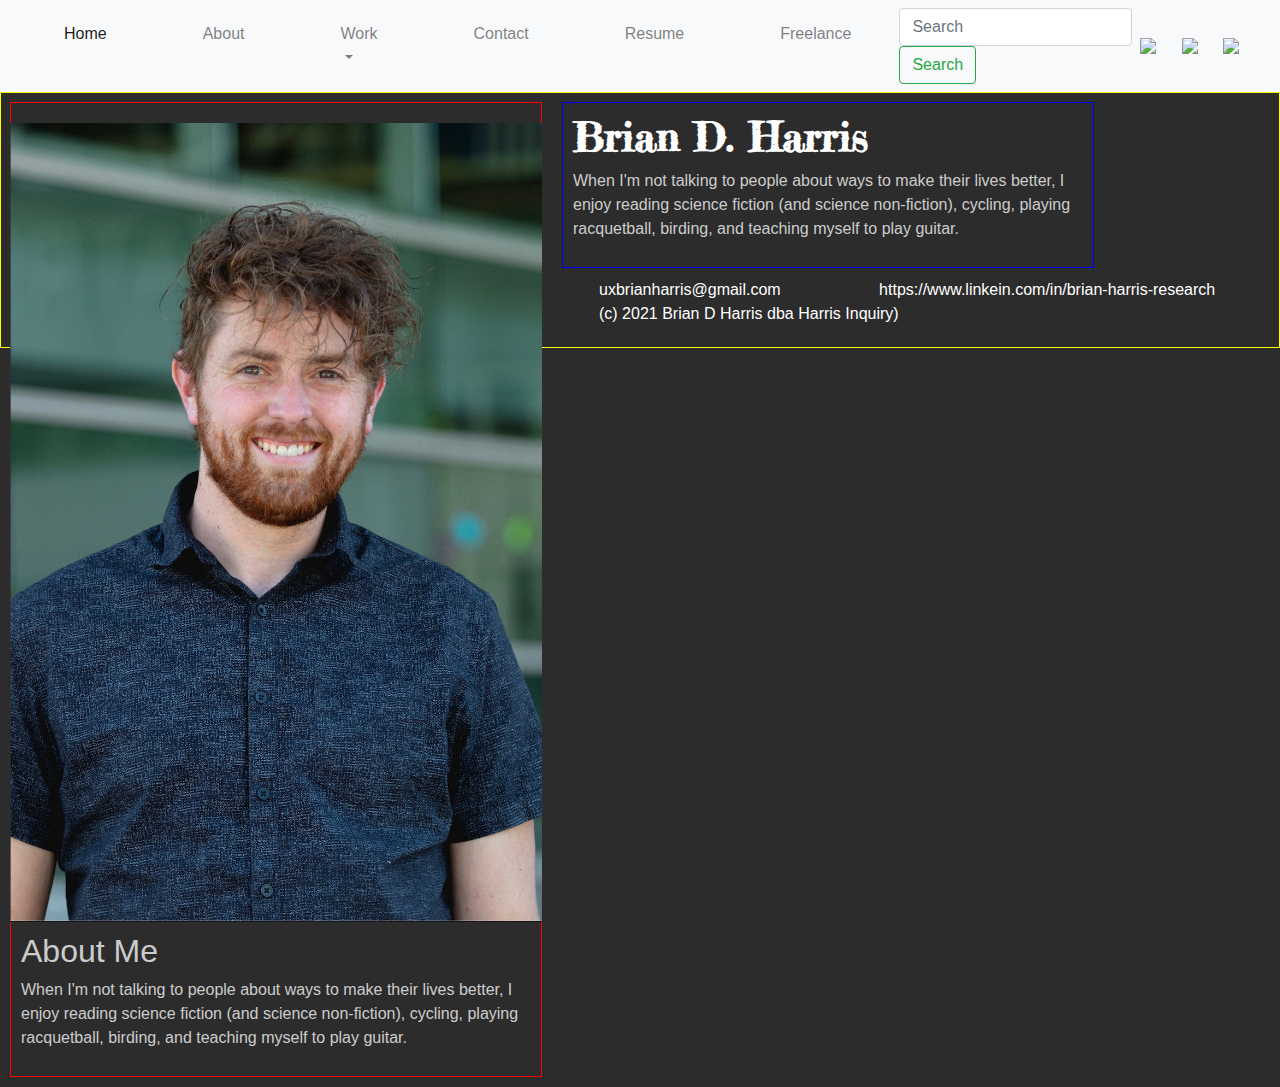
==== index.html @ 2341de53 "updates to portfolio pages" ====
<!DOCTYPE html>
<html>
  <head>
    <title>Brian D. Harris - UX Research & Strategy</title>
    <link rel="stylesheet" href="https://maxcdn.bootstrapcdn.com/bootstrap/4.0.0/css/bootstrap.min.css" integrity="sha384-Gn5384xqQ1aoWXA+058RXPxPg6fy4IWvTNh0E263XmFcJlSAwiGgFAW/dAiS6JXm" crossorigin="anonymous">
    <link href="styles.css" type="text/css" rel="stylesheet">
    <link rel="preconnect" href="https://fonts.gstatic.com"> 
    <link href="https://fonts.googleapis.com/css2?family=Fredericka+the+Great&display=swap" rel="stylesheet">
    <script src="https://code.jquery.com/jquery-3.2.1.slim.min.js" integrity="sha384-KJ3o2DKtIkvYIK3UENzmM7KCkRr/rE9/Qpg6aAZGJwFDMVNA/GpGFF93hXpG5KkN" crossorigin="anonymous"></script>
    <script src="https://cdnjs.cloudflare.com/ajax/libs/popper.js/1.12.9/umd/popper.min.js" integrity="sha384-ApNbgh9B+Y1QKtv3Rn7W3mgPxhU9K/ScQsAP7hUibX39j7fakFPskvXusvfa0b4Q" crossorigin="anonymous"></script>
    <script src="https://maxcdn.bootstrapcdn.com/bootstrap/4.0.0/js/bootstrap.min.js" integrity="sha384-JZR6Spejh4U02d8jOt6vLEHfe/JQGiRRSQQxSfFWpi1MquVdAyjUar5+76PVCmYl" crossorigin="anonymous"></script>
  </head>

  <body>
    <nav class="navbar navbar-expand-lg navbar-light bg-light">
        <button class="navbar-toggler" type="button" data-toggle="collapse" data-target="#navbarSupportedContent" aria-controls="navbarSupportedContent" aria-expanded="false" aria-label="Toggle navigation">
        <span class="navbar-toggler-icon"></span>
      </button>
    
      <div class="collapse navbar-collapse" id="navbarSupportedContent">
        <ul class="navbar-nav mr-auto">
          <li class="nav-item active">
            <a class="nav-link" href="index.html">Home <span class="sr-only">(current)</span></a>
          </li>
          <li class="nav-item">
            <a class="nav-link" href="about.html">About</a>
          </li>
          <li class="nav-item dropdown">
            <a class="nav-link dropdown-toggle" href="#" id="navbarDropdown" role="button" data-toggle="dropdown" aria-haspopup="true" aria-expanded="false">
              Work
            </a>
            <div class="dropdown-menu" aria-labelledby="navbarDropdown">
              <a class="dropdown-item" href="professional.html">Professional</a>
              <a class="dropdown-item" href="projects.html">Class Projects</a>
            </div>
          </li>
          <li class="nav-item">
            <a class="nav-link" href="contact.html">Contact</a>
          </li>
          <li class="nav-item">
            <a class="nav-link" href="resume.html">Resume</a>
          </li>
          <li class="nav-item">
            <a class="nav-link" href="freelance.html">Freelance</a>
          </li>
        </ul>
        <form class="form-inline my-2 my-lg-0">
          <input class="form-control mr-sm-2" type="search" placeholder="Search" aria-label="Search">
          <button class="btn btn-outline-success my-2 my-sm-0" type="submit">Search</button>
        </form>
      </div>
      <img class="navImg" src="#" href="#" width="50px">
      <img class="navImg" src="#" href="#" width="50px">
      <img class="navImg" src="#" href="#" width="50px">
      </nav>
  <section>
    <div class="leftSide flexContainer">
      <div class="heroPhoto">
        <img src="images/Photo (Boncom).jpg" width="532px" alt="Photo of Brian Harris">
      </div>
      <div class="aboutMe">
        <h2>About Me</h2>
        <p>
          When I'm not talking to people about ways to make their lives better, I enjoy reading science fiction (and science non-fiction), cycling, playing racquetball, birding, and teaching myself to play guitar. 
        </p>
      </div>
    </div>

    <div class="rightSide flexContainer">
        <div class="homeBody">
        <h1>Brian D. Harris</h1>
        <p>
          When I'm not talking to people about ways to make their lives better, I enjoy reading science fiction (and science non-fiction), cycling, playing racquetball, birding, and teaching myself to play guitar. 
        </p>
      </div>
    </div>
  </section>
  
    <section class="pageFooter">
    <footer>
        <ul>
          <li>
            <a href="#">uxbrianharris@gmail.com</a>
          </li>
          <li>
            <a href="#">https://www.linkein.com/in/brian-harris-research</a>
          </li>
          <li>
            <a href="#">(c) 2021 Brian D Harris dba Harris Inquiry)</a>
          </li>
        </ul>
    </footer>
  </section>
  </body>
</html>
---- styles.css ----
body {
  margin: 10;
  background-color:#2c2c2c;
}
body p {
  color:#cccccc;
  font-family:'Montserrat', Helvetica, Arial, sans-serif
}
h1 {
  font-family:'Fredericka the Great', cursive;
  color:white;
  font-weight:bold;
}
h2 {
  color:#cccccc
}
body a {
  color:white;
  text-decoration:none;
  margin-left:40px;
  margin-right:40px;
}
.flexContainer {
  display: flex;
  margin: 10px;
  padding: 10px;
}
.navBar {
  font-family:'Montserrat', Helvetica, sans-serif;
  font-size:24px;
  margin:5px;
}
.navLeft {
  display:flex;
}
.flexItem {
  display: flex;
  padding: 10px;
  margin: 0px 10px 0px 10px;
  justify-content:center;
}
#column {
  background-color: #b4e1ff;
  flex-direction: column;
}
#row {
  color:white;
  flex-direction: row;
}
header ul {
  float: right;
  color: white;
}
header nav {
  display:inline;
}
header li {
  display: inline-block;
  padding: 0px 5px;
}
.navImg {
  margin-right:10px;
}
nav button {
  margin-right:10px;
}
header p {
  display: inline-block;
}
.leftSide {
  width:532px;
  flex-direction:column;
  align-items:center;
  border:1px solid red;
  margin:50px, 100px, 10px, 40px;
  float:left;
}
.rightSide {
  width:532px;
  flex-direction:column;
  align-items:baseline;
  border:1px solid blue;
  margin: 50px, 0, 10px, 40px;
  float:left;
}
.heroPhoto {
  border-radius:5deg;
  padding:10px;
}
.content {
  max-width: 300px;
  margin: 0 auto;
  padding: 50px;
  background-color: #FFFFFF;
  text-align: center;
}
button {
  padding: 15px;
  background-color: #373738;
  color: white;
  font-size: 15px;
  border-radius: 4px;
}
footer {
  background-color: #2c2c2c;
  padding: 5px;
  color: white;
  float:none;
  border:1px solid yellow;
}
footer ul {
  list-style: none;
  padding-left: 5px;
}
footer li {
  display: inline-block;
  padding: 0px 7px;
}
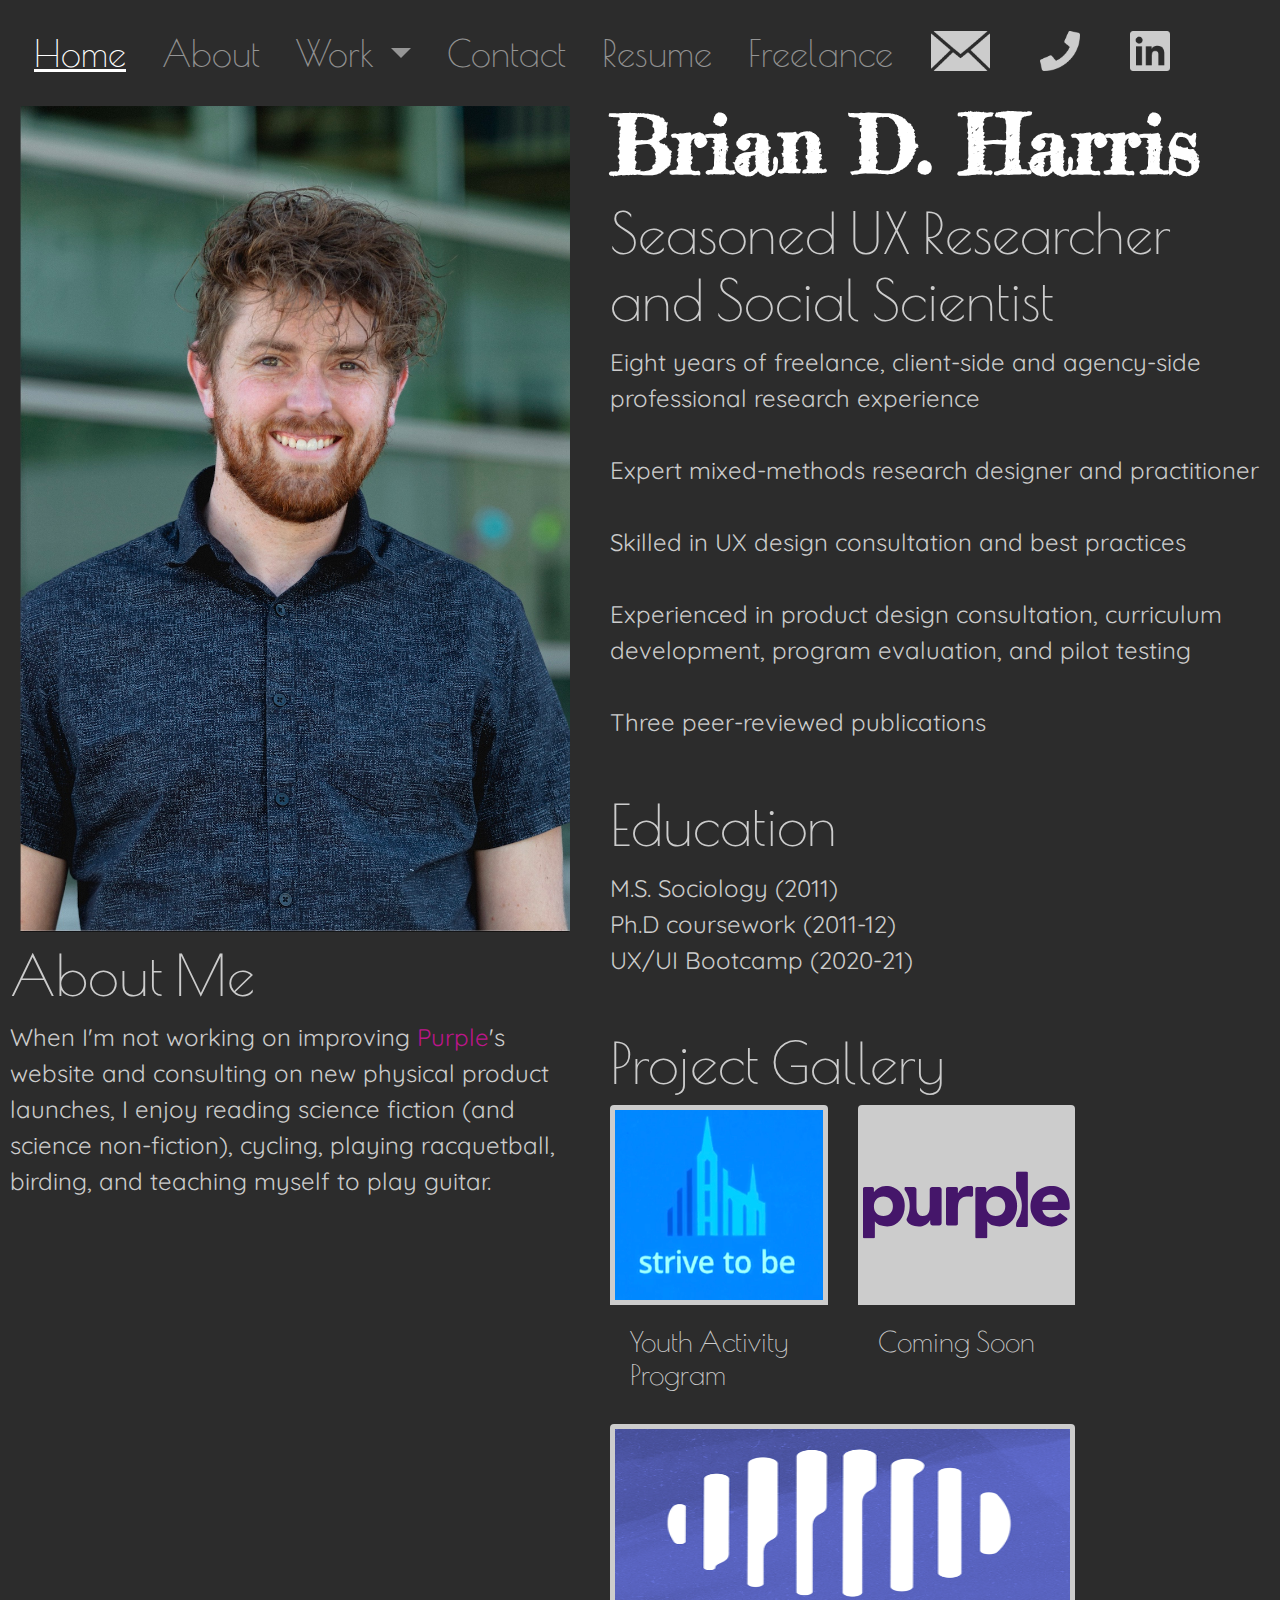
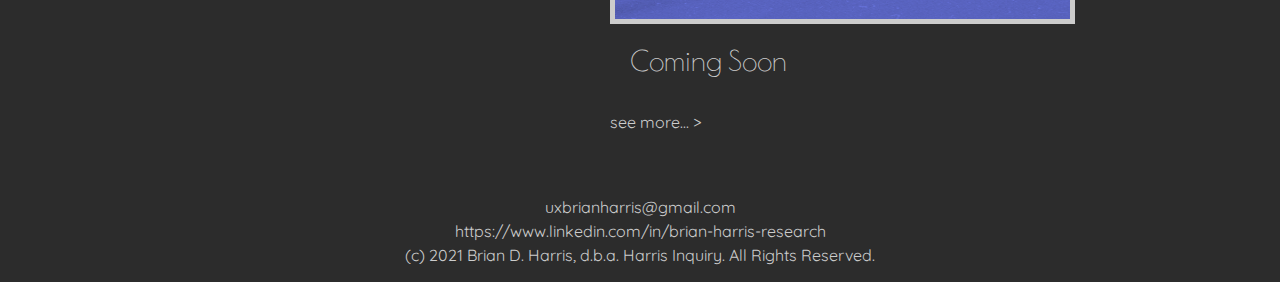
==== commit a6ab6328: "Big_changes" ====
--- a/index.html
+++ b/index.html
@@ -5,18 +5,18 @@
     <link rel="stylesheet" href="https://maxcdn.bootstrapcdn.com/bootstrap/4.0.0/css/bootstrap.min.css" integrity="sha384-Gn5384xqQ1aoWXA+058RXPxPg6fy4IWvTNh0E263XmFcJlSAwiGgFAW/dAiS6JXm" crossorigin="anonymous">
     <link href="styles.css" type="text/css" rel="stylesheet">
     <link rel="preconnect" href="https://fonts.gstatic.com"> 
-    <link href="https://fonts.googleapis.com/css2?family=Fredericka+the+Great&display=swap" rel="stylesheet">
+    <link href="https://fonts.googleapis.com/css2?family=Fredericka+the+Great&family=Montserrat+Alternates:ital,wght@0,100;0,200;0,300;0,400;0,500;0,600;0,700;0,800;0,900;1,100;1,200;1,300;1,400;1,500;1,600;1,700;1,800;1,900&family=Montserrat:ital,wght@0,100;0,200;0,300;0,400;0,500;0,600;0,700;0,800;0,900;1,100;1,200;1,300;1,400;1,500;1,600;1,700;1,800;1,900&family=Poiret+One&family=Quicksand:wght@300;400;500;600;700&family=Raleway:wght@400;900&display=swap" rel="stylesheet">
     <script src="https://code.jquery.com/jquery-3.2.1.slim.min.js" integrity="sha384-KJ3o2DKtIkvYIK3UENzmM7KCkRr/rE9/Qpg6aAZGJwFDMVNA/GpGFF93hXpG5KkN" crossorigin="anonymous"></script>
     <script src="https://cdnjs.cloudflare.com/ajax/libs/popper.js/1.12.9/umd/popper.min.js" integrity="sha384-ApNbgh9B+Y1QKtv3Rn7W3mgPxhU9K/ScQsAP7hUibX39j7fakFPskvXusvfa0b4Q" crossorigin="anonymous"></script>
     <script src="https://maxcdn.bootstrapcdn.com/bootstrap/4.0.0/js/bootstrap.min.js" integrity="sha384-JZR6Spejh4U02d8jOt6vLEHfe/JQGiRRSQQxSfFWpi1MquVdAyjUar5+76PVCmYl" crossorigin="anonymous"></script>
+    <link rel="stylesheet" type="text/css" href="https://wwwimage-secure.cbsstatic.com/all-access/assets/build/css/fonts/fonts-37469058451e1a8475a6.min.css">
   </head>
 
   <body>
-    <nav class="navbar navbar-expand-lg navbar-light bg-light">
+    <nav class="navbar navbar-expand-lg navbar-dark">
         <button class="navbar-toggler" type="button" data-toggle="collapse" data-target="#navbarSupportedContent" aria-controls="navbarSupportedContent" aria-expanded="false" aria-label="Toggle navigation">
         <span class="navbar-toggler-icon"></span>
-      </button>
-    
+      </button>    
       <div class="collapse navbar-collapse" id="navbarSupportedContent">
         <ul class="navbar-nav mr-auto">
           <li class="nav-item active">
@@ -43,53 +43,97 @@
           <li class="nav-item">
             <a class="nav-link" href="freelance.html">Freelance</a>
           </li>
-        </ul>
-        <form class="form-inline my-2 my-lg-0">
-          <input class="form-control mr-sm-2" type="search" placeholder="Search" aria-label="Search">
-          <button class="btn btn-outline-success my-2 my-sm-0" type="submit">Search</button>
-        </form>
-      </div>
-      <img class="navImg" src="#" href="#" width="50px">
-      <img class="navImg" src="#" href="#" width="50px">
-      <img class="navImg" src="#" href="#" width="50px">
-      </nav>
-  <section>
-    <div class="leftSide flexContainer">
-      <div class="heroPhoto">
-        <img src="images/Photo (Boncom).jpg" width="532px" alt="Photo of Brian Harris">
-      </div>
-      <div class="aboutMe">
-        <h2>About Me</h2>
-        <p>
-          When I'm not talking to people about ways to make their lives better, I enjoy reading science fiction (and science non-fiction), cycling, playing racquetball, birding, and teaching myself to play guitar. 
-        </p>
-      </div>
-    </div>
-
-    <div class="rightSide flexContainer">
-        <div class="homeBody">
-        <h1>Brian D. Harris</h1>
-        <p>
-          When I'm not talking to people about ways to make their lives better, I enjoy reading science fiction (and science non-fiction), cycling, playing racquetball, birding, and teaching myself to play guitar. 
-        </p>
-      </div>
-    </div>
-  </section>
-  
-    <section class="pageFooter">
-    <footer>
-        <ul>
-          <li>
-            <a href="#">uxbrianharris@gmail.com</a>
+          <li class="nav-item">
+            <a href="mailto:uxbrianharris@gmail.com">
+              <img class="navImg" src="images/Icon zocial-email-2@2x.png" height="60px">
+            </a>
           </li>
-          <li>
-            <a href="#">https://www.linkein.com/in/brian-harris-research</a>
+          <li class="nav-item">
+            <a href="tel:+18014148652">
+              <img class="navImg" src="images/Icon awesome-phone-2@2x.png" height="60px">
+            </a>
           </li>
-          <li>
-            <a href="#">(c) 2021 Brian D Harris dba Harris Inquiry)</a>
+          <li class="nav-item">
+            <a href="https://linkedin.com/in/brian-harris-research" target="_blank">
+              <img class="navImg" src="images/Icon awesome-linkedin-2@2x.png" height="60px">
+            </a>
           </li>
         </ul>
-    </footer>
-  </section>
+      </div>
+    </nav>
+
+      <section id="mainBody">
+        <div class="container.fluid">
+          <div class="row">
+            <div class="col-sm leftSide">
+              <div>
+                <img class="heroPhoto" src="images/Photo (Boncom).jpg" alt="Photo of Brian Harris" width="100%">
+              </div>
+              <div class="aboutMe">
+                <h2>About Me</h2>
+                <p>
+                  When I'm not working on improving <a href="https://purple.com" style="color:#bc158a">Purple</a>'s website and consulting on new physical product launches, I enjoy reading science fiction (and science non-fiction), cycling, playing racquetball, birding, and teaching myself to play guitar. 
+                </p>
+              </div>
+            </div>
+            <div class="col-md rightSide">
+              <h1 class="text-responsive">Brian D. Harris</h1>
+              <h2 style="max-width:680px;">Seasoned UX Researcher and Social Scientist</h2>
+              <p style="max-width:680px;">
+               Eight years of freelance, client-side and agency-side professional research experience<br><br>
+               Expert mixed-methods research designer and practitioner<br><br>
+               Skilled in UX design consultation and best practices<br><br>
+               Experienced in product design consultation, curriculum development, program evaluation, and pilot testing<br><br>
+               Three peer-reviewed publications<br><br></p>
+              <h2 style="max-width:680px;">Education</h2>
+               <p>
+               M.S. Sociology (2011)<br>
+               Ph.D coursework (2011-12)<br>
+               UX/UI Bootcamp (2020-21)<br><br>
+              </p>
+                <h2>Project Gallery</h2>
+                <div class="card-deck">
+                  <div class="card" width="200px">
+                    <img class="card-img-top" src="images/Strive Logo.png" alt="Strive logo" style="padding:5px">
+                    <div class="card-body">
+                      <h3 class="card-title">Youth Activity Program</h3>
+                    </div>
+                  </div>
+                  <div class="card">
+                    <img class="card-img-top" src="images/purple_logo.svg" alt="Purple logo" style="padding:5px">
+                    <div class="card-body">
+                      <h3 class="card-title">Coming Soon</h3>
+                    </div>
+                  </div>
+                  <div class="card card3">
+                    <img class="card-img-top" src="images/SkylightLogo.png" alt="Skylight App logo" style="padding:5px">
+                    <div class="card-body">
+                      <h3 class="card-title">Coming Soon</h3>
+                    </div>
+                  </div>
+                </div>
+                <a style="text-align:right; color:#cccccc;" href="#">see more... ></p>
+              </div>
+                
+          <div class="container-fluid footer">
+          <div class="row">
+            <div class="col-sm">
+                <a>uxbrianharris@gmail.com</a>
+            </div>
+          </div>
+          <div class="row">
+            <div class="col-sm">
+                <a>https://www.linkedin.com/in/brian-harris-research</a>
+            </div>
+          </div>
+          <div class="row">
+            <div class="col-sm">
+                <a>(c) 2021 Brian D. Harris, d.b.a. Harris Inquiry. All Rights Reserved.</a>
+            </div>
+          </div>
+        </div>
+      </section>
+  
   </body>
+  
 </html>--- a/styles.css
+++ b/styles.css
@@ -1,118 +1,164 @@
 body {
-  margin: 10;
   background-color:#2c2c2c;
+  width:100vw;
+  color:#cccccc;
+  padding:10px;
+  font-family:'Quicksand',Helvetica,sans-serif;
+  font-size:1rem;
 }
-body p {
-  color:#cccccc;
-  font-family:'Montserrat', Helvetica, Arial, sans-serif
+p {
+  font-family: 'Quicksand', sans-serif;
+  font-size:24px;
+  margin-top:10px;
+  font-weight:400;
 }
 h1 {
-  font-family:'Fredericka the Great', cursive;
+  font-family:'Fredericka the Great', Georgia, serif;
   color:white;
   font-weight:bold;
 }
 h2 {
-  color:#cccccc
+  font-family:'Poiret One', Helvetica, sans-serif;
+  font-weight:300;
 }
-body a {
-  color:white;
+a {
+  color:#cccccc;
   text-decoration:none;
-  margin-left:40px;
-  margin-right:40px;
 }
-.flexContainer {
-  display: flex;
-  margin: 10px;
-  padding: 10px;
+.nav-item {
+  padding-right:20px;
+  font-size:36px;
 }
+
+.nav-item:hover {
+  color:#ffffff;
+}
+.navbar-dark .navbar-nav .active>.nav-link, .navbar-dark .navbar-nav .nav-link.active, .navbar-dark .navbar-nav .nav-link.show, .navbar-dark .navbar-nav .show>.nav-link {
+  text-decoration:underline;
+}
+  
 .navBar {
-  font-family:'Montserrat', Helvetica, sans-serif;
-  font-size:24px;
+  font-family:'Poiret One', Helvetica, sans-serif;
   margin:5px;
+  width:100vw;
+  position:fixed;
 }
-.navLeft {
-  display:flex;
-}
-.flexItem {
-  display: flex;
-  padding: 10px;
-  margin: 0px 10px 0px 10px;
-  justify-content:center;
-}
-#column {
-  background-color: #b4e1ff;
-  flex-direction: column;
-}
-#row {
-  color:white;
-  flex-direction: row;
-}
-header ul {
-  float: right;
-  color: white;
-}
-header nav {
-  display:inline;
-}
-header li {
-  display: inline-block;
-  padding: 0px 5px;
+.navbar-nav {
+  color:#cccccc;
+  font-family:'Poiret One', Helvetica, sans-serif;
 }
 .navImg {
   margin-right:10px;
+  padding:10px;
 }
 nav button {
   margin-right:10px;
 }
-header p {
-  display: inline-block;
+.dropdown-item {
+  font-size:36px;
+  color:#2c2c2c;
+  font-family:'Poiret One', Helvetica, sans-serif;
 }
 .leftSide {
-  width:532px;
   flex-direction:column;
   align-items:center;
-  border:1px solid red;
-  margin:50px, 100px, 10px, 40px;
   float:left;
+  max-width: 600px;
 }
 .rightSide {
-  width:532px;
   flex-direction:column;
   align-items:baseline;
-  border:1px solid blue;
-  margin: 50px, 0, 10px, 40px;
   float:left;
 }
 .heroPhoto {
-  border-radius:5deg;
+  border-radius:12px;
   padding:10px;
 }
-.content {
-  max-width: 300px;
-  margin: 0 auto;
-  padding: 50px;
-  background-color: #FFFFFF;
-  text-align: center;
+.card-deck {
+  width:75%;
 }
-button {
-  padding: 15px;
-  background-color: #373738;
-  color: white;
-  font-size: 15px;
-  border-radius: 4px;
+.card {
+  background-color:#cccccc;
+  color:#2c2c2c;
+  border:none;
+  min-width:200px;
+  flex-direction:column;
+  word-wrap:normal;
 }
-footer {
+.card-img-top {
+  height:200px;
+  width:auto;
+}
+.card-body {
+  background-color:#2c2c2c;
+  color:#cccccc;
+}
+.card-title {
+  font-family:'Poiret One', Helvetica, sans-serif;
+}
+.footer {
+  display:block;
   background-color: #2c2c2c;
   padding: 5px;
-  color: white;
+  color: #cccccc;
   float:none;
-  border:1px solid yellow;
+  text-align:center;
+  margin-top:40px;
 }
-footer ul {
-  list-style: none;
-  padding-left: 5px;
+#aboutMainBody {
+  max-width:1200px;
+  margin:20px;
 }
-footer li {
-  display: inline-block;
-  padding: 0px 7px;
+.aboutList {
+  line-height:30px;
+  font-family:'Quicksand', Helvetica, sans-serif;
 }
+blockquote {
+  margin-left:40px;
+}
+/* 
+Extra small devices (portrait phones, less than 544px) 
+No media query since this is the default in Bootstrap because it is "mobile first"
+*/
+h1 {font-size:1rem;} /*1rem = 16px*/
+/*
+####################################################
+M E D I A  Q U E R I E S
+####################################################
+*/
+ 
+/*
+::::::::::::::::::::::::::::::::::::::::::::::::::::
+Bootstrap 4 breakpoints
+*/
+/* Small devices (landscape phones, 544px and up) */
+@media (min-width: 544px) {  
+  h1 {font-size:3rem;} /*1rem = 16px*/
+  h2 {font-size:2rem;}
+  p {font-size:1rem}
+  blockquote {font-size:1rem}
+}
+ 
+/* Medium devices (tablets, 768px and up) The navbar toggle appears at this breakpoint */
+@media (min-width: 768px) {  
+  h1 {font-size:3rem;} /*1rem = 16px*/
+  h2 {font-size:2rem;}
+  p {font-size:1.5rem}
+  blockquote {font-size:1.5rem}
+}
+ 
+/* Large devices (desktops, 992px and up) */
+@media (min-width:992px) { 
+  h1 {font-size:3rem;} /*1rem = 16px*/
+  h2 {font-size:2.5rem;}
+  p {font-size:1.5rem}
+  blockquote {font-size:1.5rem}
+}
+ 
+/* Extra large devices (large desktops, 1200px and up) */
+@media (min-width: 1230px) {  
+  h1 {font-size:5rem;} /*1rem = 16px*/   
+  h2 {font-size:3.5rem;}
+  p {font-size:1.5rem}
+  blockquote {font-size:1.5rem} 
+}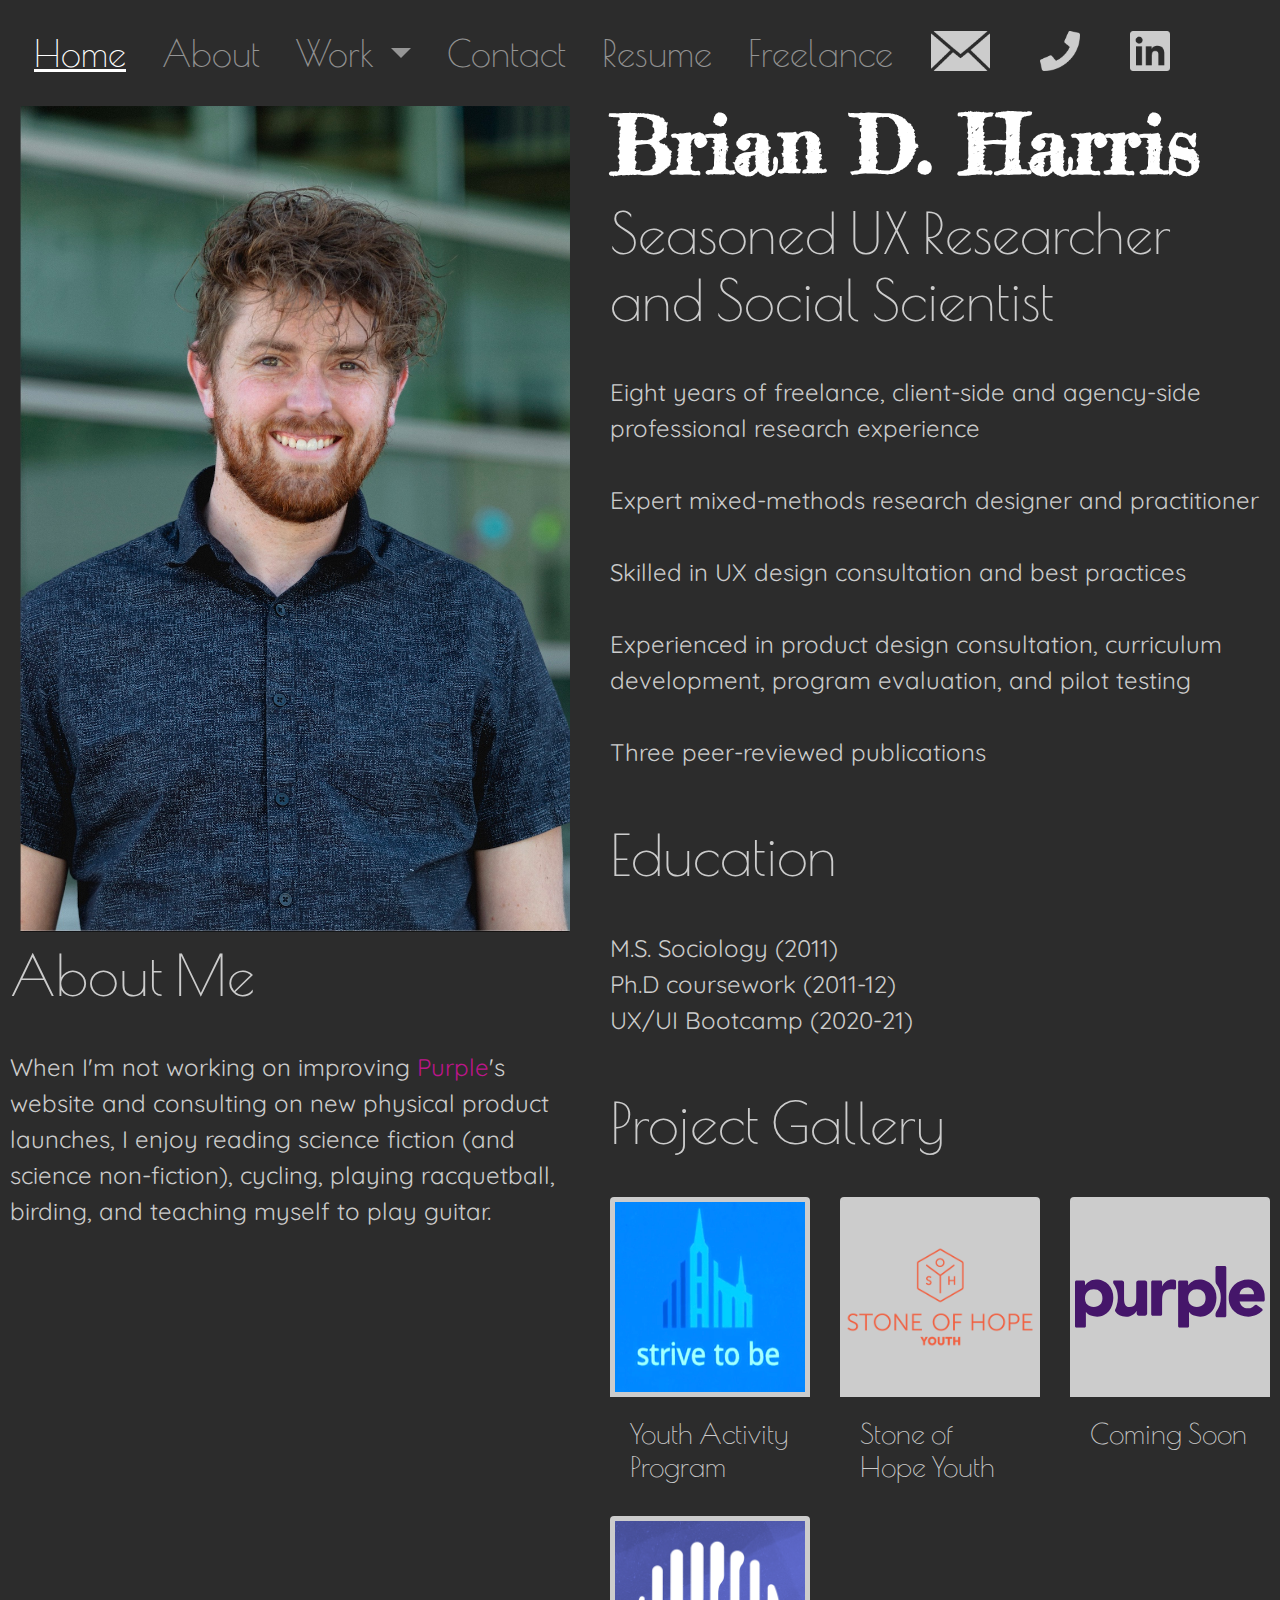
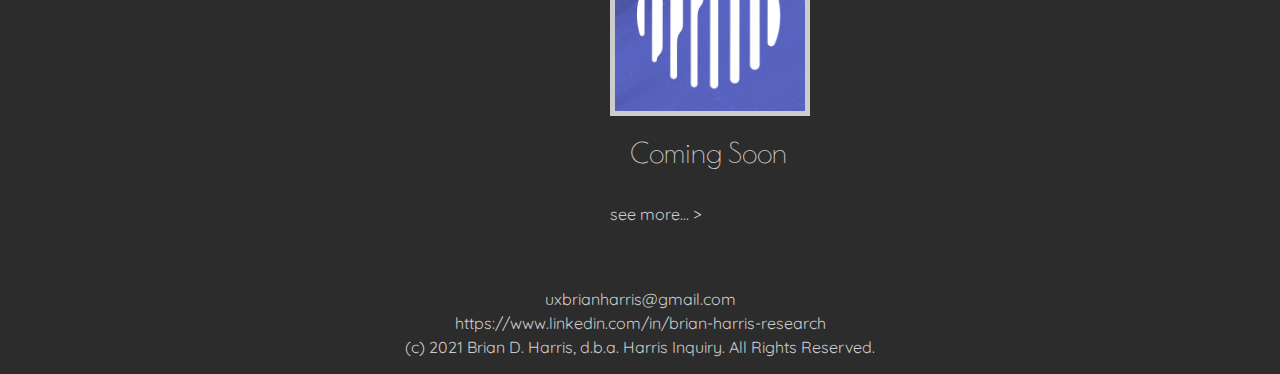
==== commit 8cb9cfed: "2021.02.11 v01" ====
--- a/index.html
+++ b/index.html
@@ -3,13 +3,14 @@
   <head>
     <title>Brian D. Harris - UX Research & Strategy</title>
     <link rel="stylesheet" href="https://maxcdn.bootstrapcdn.com/bootstrap/4.0.0/css/bootstrap.min.css" integrity="sha384-Gn5384xqQ1aoWXA+058RXPxPg6fy4IWvTNh0E263XmFcJlSAwiGgFAW/dAiS6JXm" crossorigin="anonymous">
-    <link href="styles.css" type="text/css" rel="stylesheet">
     <link rel="preconnect" href="https://fonts.gstatic.com"> 
     <link href="https://fonts.googleapis.com/css2?family=Fredericka+the+Great&family=Montserrat+Alternates:ital,wght@0,100;0,200;0,300;0,400;0,500;0,600;0,700;0,800;0,900;1,100;1,200;1,300;1,400;1,500;1,600;1,700;1,800;1,900&family=Montserrat:ital,wght@0,100;0,200;0,300;0,400;0,500;0,600;0,700;0,800;0,900;1,100;1,200;1,300;1,400;1,500;1,600;1,700;1,800;1,900&family=Poiret+One&family=Quicksand:wght@300;400;500;600;700&family=Raleway:wght@400;900&display=swap" rel="stylesheet">
     <script src="https://code.jquery.com/jquery-3.2.1.slim.min.js" integrity="sha384-KJ3o2DKtIkvYIK3UENzmM7KCkRr/rE9/Qpg6aAZGJwFDMVNA/GpGFF93hXpG5KkN" crossorigin="anonymous"></script>
     <script src="https://cdnjs.cloudflare.com/ajax/libs/popper.js/1.12.9/umd/popper.min.js" integrity="sha384-ApNbgh9B+Y1QKtv3Rn7W3mgPxhU9K/ScQsAP7hUibX39j7fakFPskvXusvfa0b4Q" crossorigin="anonymous"></script>
     <script src="https://maxcdn.bootstrapcdn.com/bootstrap/4.0.0/js/bootstrap.min.js" integrity="sha384-JZR6Spejh4U02d8jOt6vLEHfe/JQGiRRSQQxSfFWpi1MquVdAyjUar5+76PVCmYl" crossorigin="anonymous"></script>
     <link rel="stylesheet" type="text/css" href="https://wwwimage-secure.cbsstatic.com/all-access/assets/build/css/fonts/fonts-37469058451e1a8475a6.min.css">
+    <meta http-equiv="Content-Type" content="text/html; charset=utf-8" />
+    <link href="styles.css" type="text/css" rel="stylesheet">
   </head>
 
   <body>
@@ -93,10 +94,16 @@
               </p>
                 <h2>Project Gallery</h2>
                 <div class="card-deck">
-                  <div class="card" width="200px">
+                  <div class="card">
                     <img class="card-img-top" src="images/Strive Logo.png" alt="Strive logo" style="padding:5px">
                     <div class="card-body">
-                      <h3 class="card-title">Youth Activity Program</h3>
+                      <a href="#"><h3 class="card-title">Youth Activity Program</h3></a>
+                    </div>
+                  </div>
+                  <div class="card">
+                    <a href="#"><img class="card-img-top" src="images/Group 95.svg" alt="Strive logo" style="padding:5px"></a>
+                    <div class="card-body">
+                      <h3 class="card-title">Stone of Hope Youth</h3>
                     </div>
                   </div>
                   <div class="card">
--- a/styles.css
+++ b/styles.css
@@ -5,6 +5,7 @@
   padding:10px;
   font-family:'Quicksand',Helvetica,sans-serif;
   font-size:1rem;
+  line-height:1.5;
 }
 p {
   font-family: 'Quicksand', sans-serif;
@@ -20,14 +21,19 @@
 h2 {
   font-family:'Poiret One', Helvetica, sans-serif;
   font-weight:300;
+  margin-bottom:40px;;
 }
 a {
   color:#cccccc;
   text-decoration:none;
 }
+a:hover {
+  color:white;
+}
 .nav-item {
   padding-right:20px;
   font-size:36px;
+  font-family:'Poiret One', Helvetica, sans-serif;
 }
 
 .nav-item:hover {
@@ -75,13 +81,14 @@
   padding:10px;
 }
 .card-deck {
-  width:75%;
+  max-width:750px;
 }
 .card {
   background-color:#cccccc;
   color:#2c2c2c;
   border:none;
   min-width:200px;
+  max-width:200px;
   flex-direction:column;
   word-wrap:normal;
 }
@@ -110,7 +117,7 @@
   margin:20px;
 }
 .aboutList {
-  line-height:30px;
+  line-height:1.5;
   font-family:'Quicksand', Helvetica, sans-serif;
 }
 blockquote {
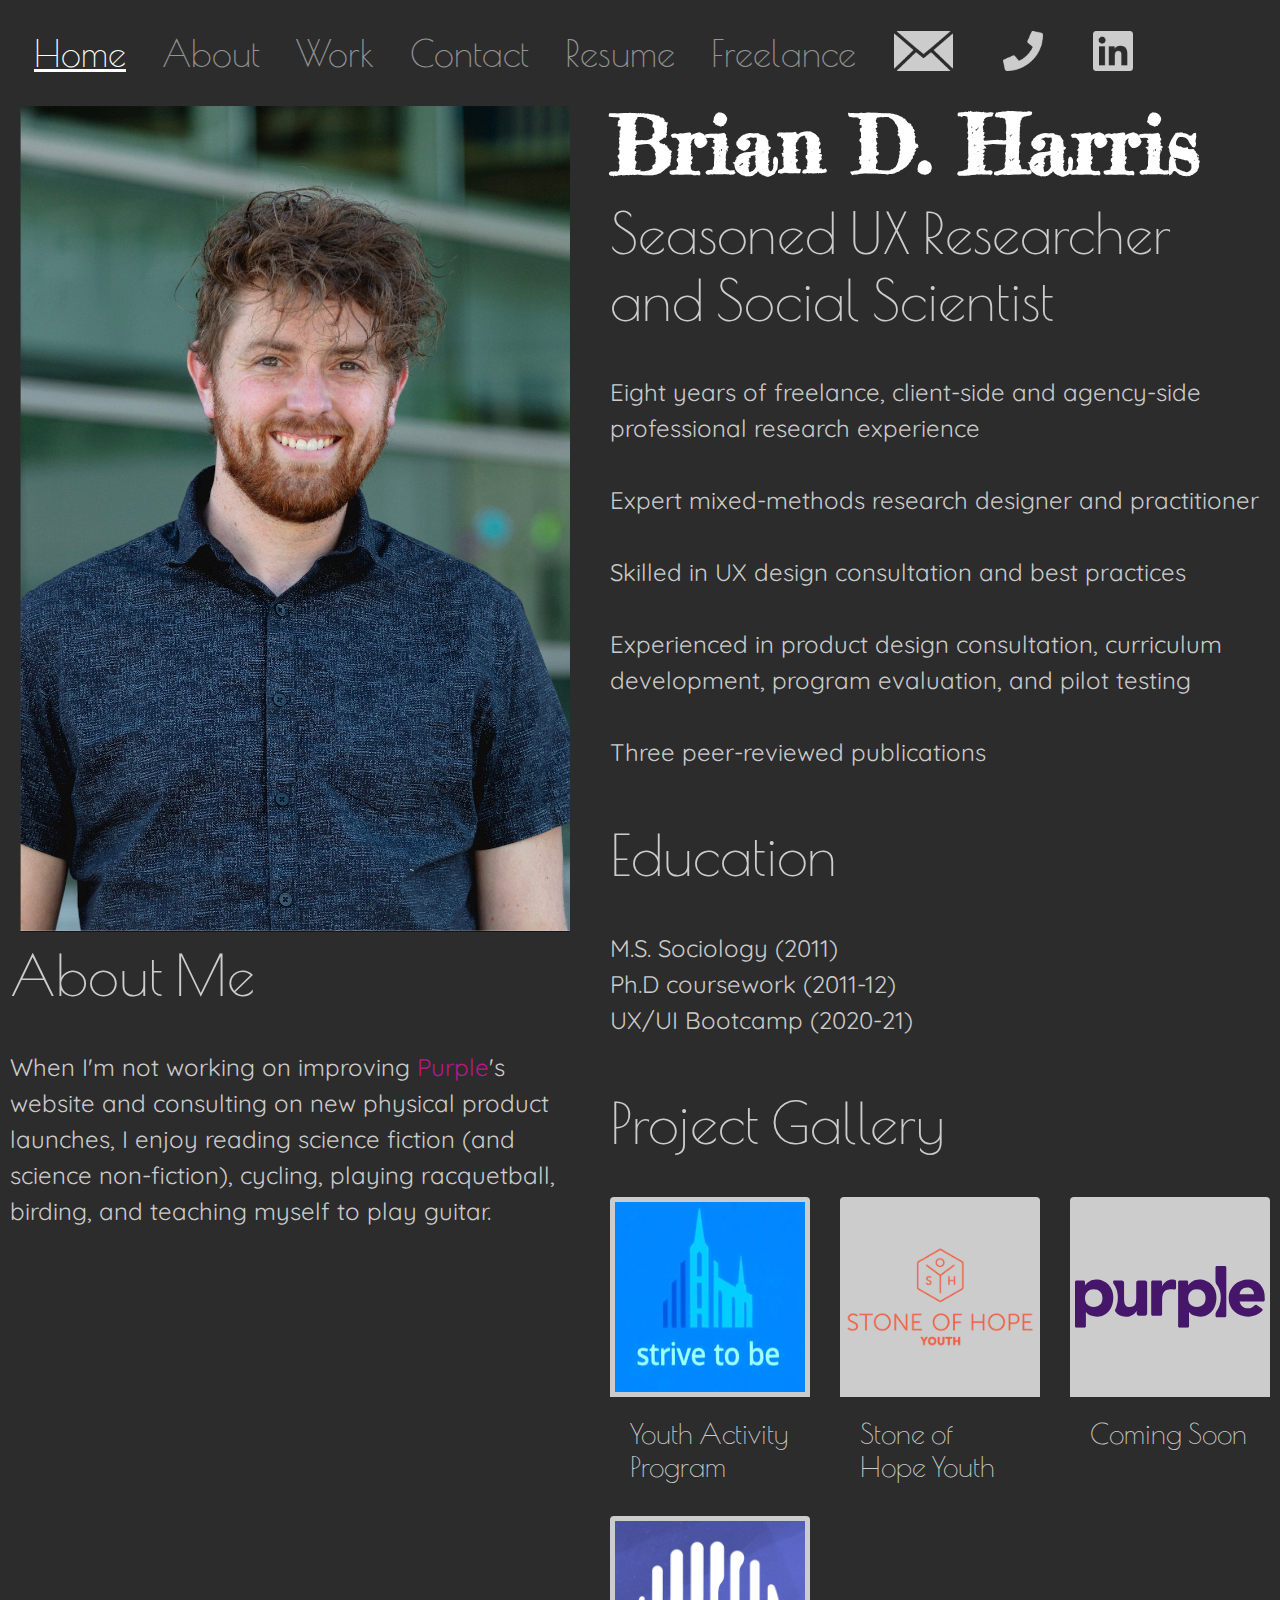
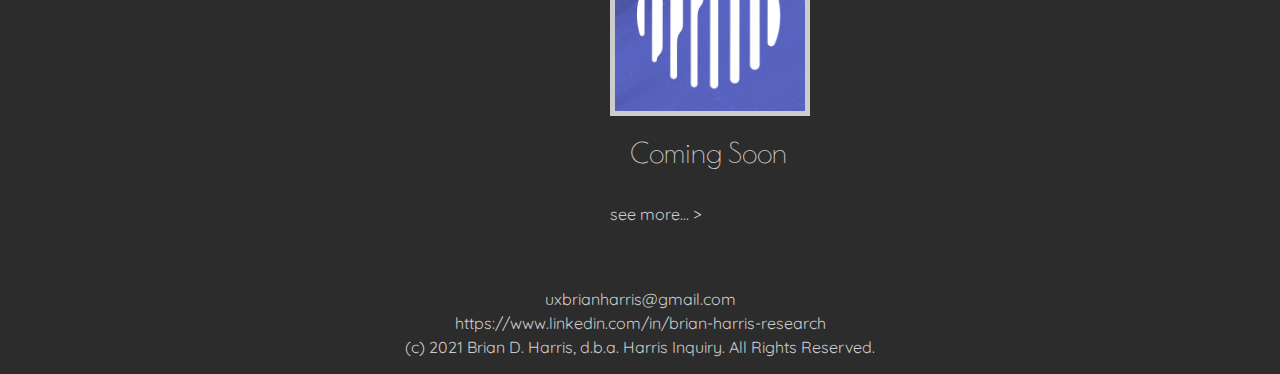
==== commit e44f22d0: "trying to get js to work" ====
--- a/index.html
+++ b/index.html
@@ -1,7 +1,8 @@
 <!DOCTYPE html>
-<html>
+<html lang="en">
   <head>
-    <title>Brian D. Harris - UX Research & Strategy</title>
+    <meta charset="UTF-8">
+    <title>Brian D. Harris - UXR</title>
     <link rel="stylesheet" href="https://maxcdn.bootstrapcdn.com/bootstrap/4.0.0/css/bootstrap.min.css" integrity="sha384-Gn5384xqQ1aoWXA+058RXPxPg6fy4IWvTNh0E263XmFcJlSAwiGgFAW/dAiS6JXm" crossorigin="anonymous">
     <link rel="preconnect" href="https://fonts.gstatic.com"> 
     <link href="https://fonts.googleapis.com/css2?family=Fredericka+the+Great&family=Montserrat+Alternates:ital,wght@0,100;0,200;0,300;0,400;0,500;0,600;0,700;0,800;0,900;1,100;1,200;1,300;1,400;1,500;1,600;1,700;1,800;1,900&family=Montserrat:ital,wght@0,100;0,200;0,300;0,400;0,500;0,600;0,700;0,800;0,900;1,100;1,200;1,300;1,400;1,500;1,600;1,700;1,800;1,900&family=Poiret+One&family=Quicksand:wght@300;400;500;600;700&family=Raleway:wght@400;900&display=swap" rel="stylesheet">
@@ -21,19 +22,15 @@
       <div class="collapse navbar-collapse" id="navbarSupportedContent">
         <ul class="navbar-nav mr-auto">
           <li class="nav-item active">
-            <a class="nav-link" href="index.html">Home <span class="sr-only">(current)</span></a>
+            <a class="nav-link" href="index.html">Home <span class="sr-only"></span></a>
           </li>
           <li class="nav-item">
             <a class="nav-link" href="about.html">About</a>
           </li>
           <li class="nav-item dropdown">
-            <a class="nav-link dropdown-toggle" href="#" id="navbarDropdown" role="button" data-toggle="dropdown" aria-haspopup="true" aria-expanded="false">
+            <a class="nav-link" href="work.html">
               Work
             </a>
-            <div class="dropdown-menu" aria-labelledby="navbarDropdown">
-              <a class="dropdown-item" href="professional.html">Professional</a>
-              <a class="dropdown-item" href="projects.html">Class Projects</a>
-            </div>
           </li>
           <li class="nav-item">
             <a class="nav-link" href="contact.html">Contact</a>
@@ -62,7 +59,7 @@
         </ul>
       </div>
     </nav>
-
+    <main data-barba="container">
       <section id="mainBody">
         <div class="container.fluid">
           <div class="row">
@@ -94,16 +91,16 @@
               </p>
                 <h2>Project Gallery</h2>
                 <div class="card-deck">
-                  <div class="card">
+                  <a href="LDS.html"><div class="card">
                     <img class="card-img-top" src="images/Strive Logo.png" alt="Strive logo" style="padding:5px">
                     <div class="card-body">
-                      <a href="#"><h3 class="card-title">Youth Activity Program</h3></a>
+                      <h3 class="card-title">Youth Activity Program</h3>
                     </div>
-                  </div>
+                  </div></a>
                   <div class="card">
-                    <a href="#"><img class="card-img-top" src="images/Group 95.svg" alt="Strive logo" style="padding:5px"></a>
+                    <img class="card-img-top" src="images/Group 95.svg" alt="Strive logo" style="padding:5px">
                     <div class="card-body">
-                      <h3 class="card-title">Stone of Hope Youth</h3>
+                      <a href="#"><h3 class="card-title">Stone of Hope Youth</h3></a>
                     </div>
                   </div>
                   <div class="card">
@@ -119,10 +116,11 @@
                     </div>
                   </div>
                 </div>
-                <a style="text-align:right; color:#cccccc;" href="#">see more... ></p>
+                <a style="text-align:right; color:#cccccc;" href="work.html">see more... ></p>
               </div>
-                
-          <div class="container-fluid footer">
+            </section>
+          </main>
+            <div class="container-fluid footer">
           <div class="row">
             <div class="col-sm">
                 <a>uxbrianharris@gmail.com</a>
@@ -139,8 +137,7 @@
             </div>
           </div>
         </div>
-      </section>
   
   </body>
-  
+
 </html>--- a/styles.css
+++ b/styles.css
@@ -122,6 +122,39 @@
 }
 blockquote {
   margin-left:40px;
+}
+iframe {
+  height:800px;
+  max-width:750px;
+}
+
+.workGrid {
+  display:grid;
+  max-width:1200px;
+  grid-template-columns: 4;
+  justify-content:start;
+  grid-gap:20px;
+}
+.workItem {
+  width:250px;
+  padding:5px;
+}
+.resumePDF {
+  min-width:200px;
+  height:60vh;
+}
+.flexContainer {
+  display:flex;
+  flex-direction:row;
+  flex-flow: row wrap;
+}
+.mySkills {
+  max-width:1200px;
+}
+.skillItem {
+  width:250px;
+  padding:5px;
+  margin:10px;
 }
 /* 
 Extra small devices (portrait phones, less than 544px) 
@@ -144,6 +177,7 @@
   h2 {font-size:2rem;}
   p {font-size:1rem}
   blockquote {font-size:1rem}
+  .workGrid {grid-template-columns:auto auto;}
 }
  
 /* Medium devices (tablets, 768px and up) The navbar toggle appears at this breakpoint */
@@ -152,6 +186,7 @@
   h2 {font-size:2rem;}
   p {font-size:1.5rem}
   blockquote {font-size:1.5rem}
+  .workGrid {grid-template-columns:auto auto;}
 }
  
 /* Large devices (desktops, 992px and up) */
@@ -160,6 +195,7 @@
   h2 {font-size:2.5rem;}
   p {font-size:1.5rem}
   blockquote {font-size:1.5rem}
+  .workGrid {grid-template-columns:auto auto auto auto;}
 }
  
 /* Extra large devices (large desktops, 1200px and up) */
@@ -167,5 +203,6 @@
   h1 {font-size:5rem;} /*1rem = 16px*/   
   h2 {font-size:3.5rem;}
   p {font-size:1.5rem}
-  blockquote {font-size:1.5rem} 
+  blockquote {font-size:1.5rem}
+  .workGrid {grid-template-columns:auto auto auto auto;} 
 }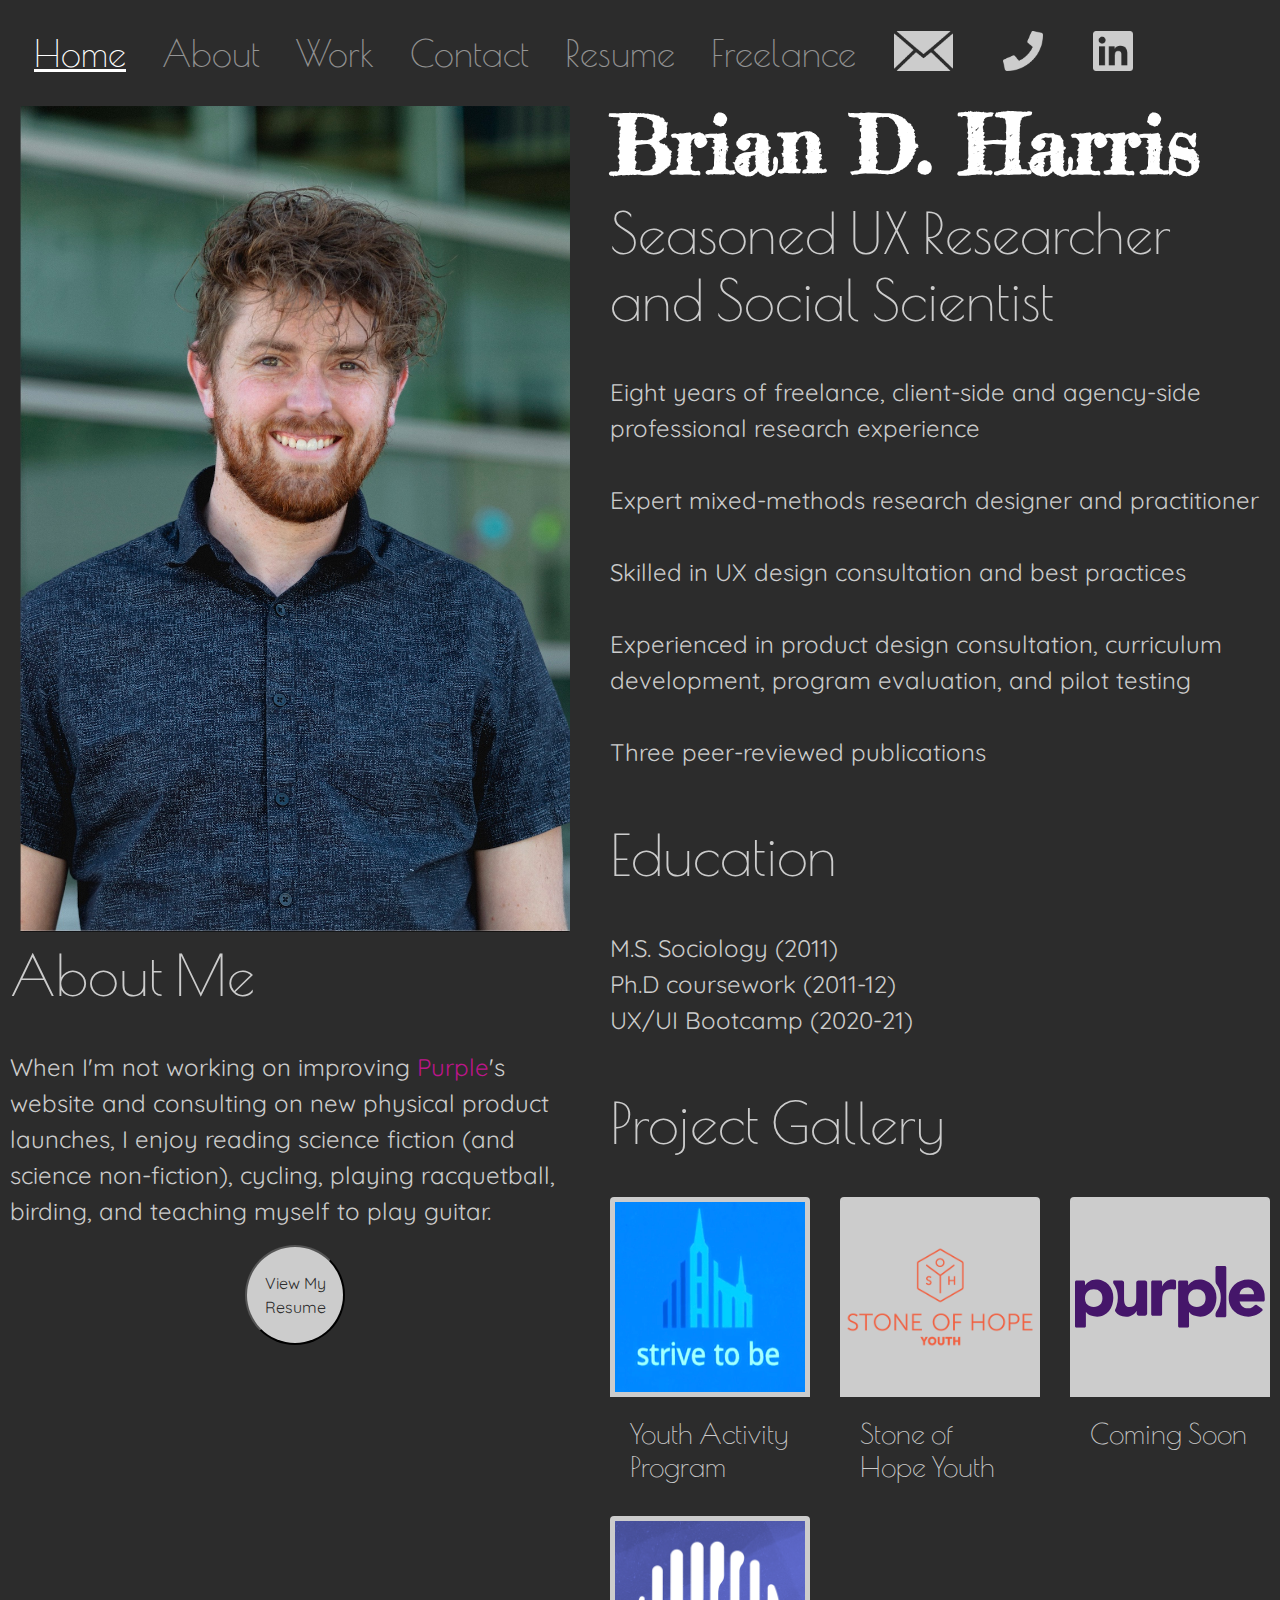
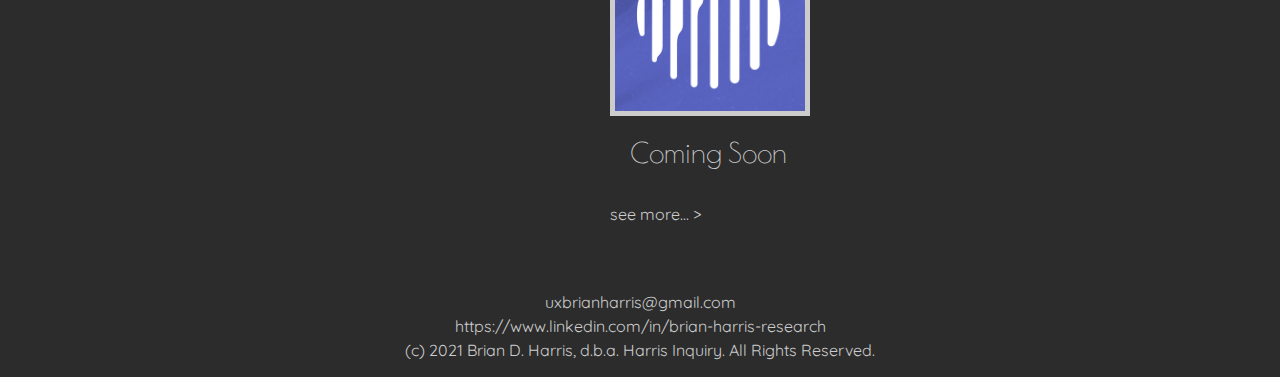
==== commit 4119f59a: "adding js interaction" ====
--- a/index.html
+++ b/index.html
@@ -72,6 +72,16 @@
                 <p>
                   When I'm not working on improving <a href="https://purple.com" style="color:#bc158a">Purple</a>'s website and consulting on new physical product launches, I enjoy reading science fiction (and science non-fiction), cycling, playing racquetball, birding, and teaching myself to play guitar. 
                 </p>
+                <div class='experiment' style="height:600px;">
+                  <button id='pulse-button'>View My Resume</button>
+                  <embed id="resume" src="images/Brian Harris Resume - Feb 2021.pdf" width="100%" height="100%" />
+                  <!-- <p id="resume">This is a paragraph I want to hide and display on click.</p> -->
+                  <script>
+                    $( "#pulse-button" ).click(function() {
+                      $( "#resume" ).slideToggle( "slow" );
+                    });
+                    </script>
+                </div>
               </div>
             </div>
             <div class="col-md rightSide">
--- a/styles.css
+++ b/styles.css
@@ -7,6 +7,39 @@
   font-size:1rem;
   line-height:1.5;
 }
+
+.experiment {
+  text-align:center;
+}
+#pulse-button {
+  height:100px;
+  width:100px;
+  border-radius:100%;
+  background-color:#cccccc;
+  color:#2c2c2c;
+  cursor: pointer;
+  box-shadow: 0 0 0 0px white;
+  animation: pulse 1.5s infinite;
+}
+#resume {
+  display:none;
+}
+@keyframes pulse {
+  0% {
+    transform: scale(1, 1);
+  }
+  50% {
+    opacity: 1;
+    transform: scale(1.1);
+    background-color:white;
+  }
+  100% {
+    transform: scale(1);
+    opacity: 1;
+  }
+}
+
+
 p {
   font-family: 'Quicksand', sans-serif;
   font-size:24px;
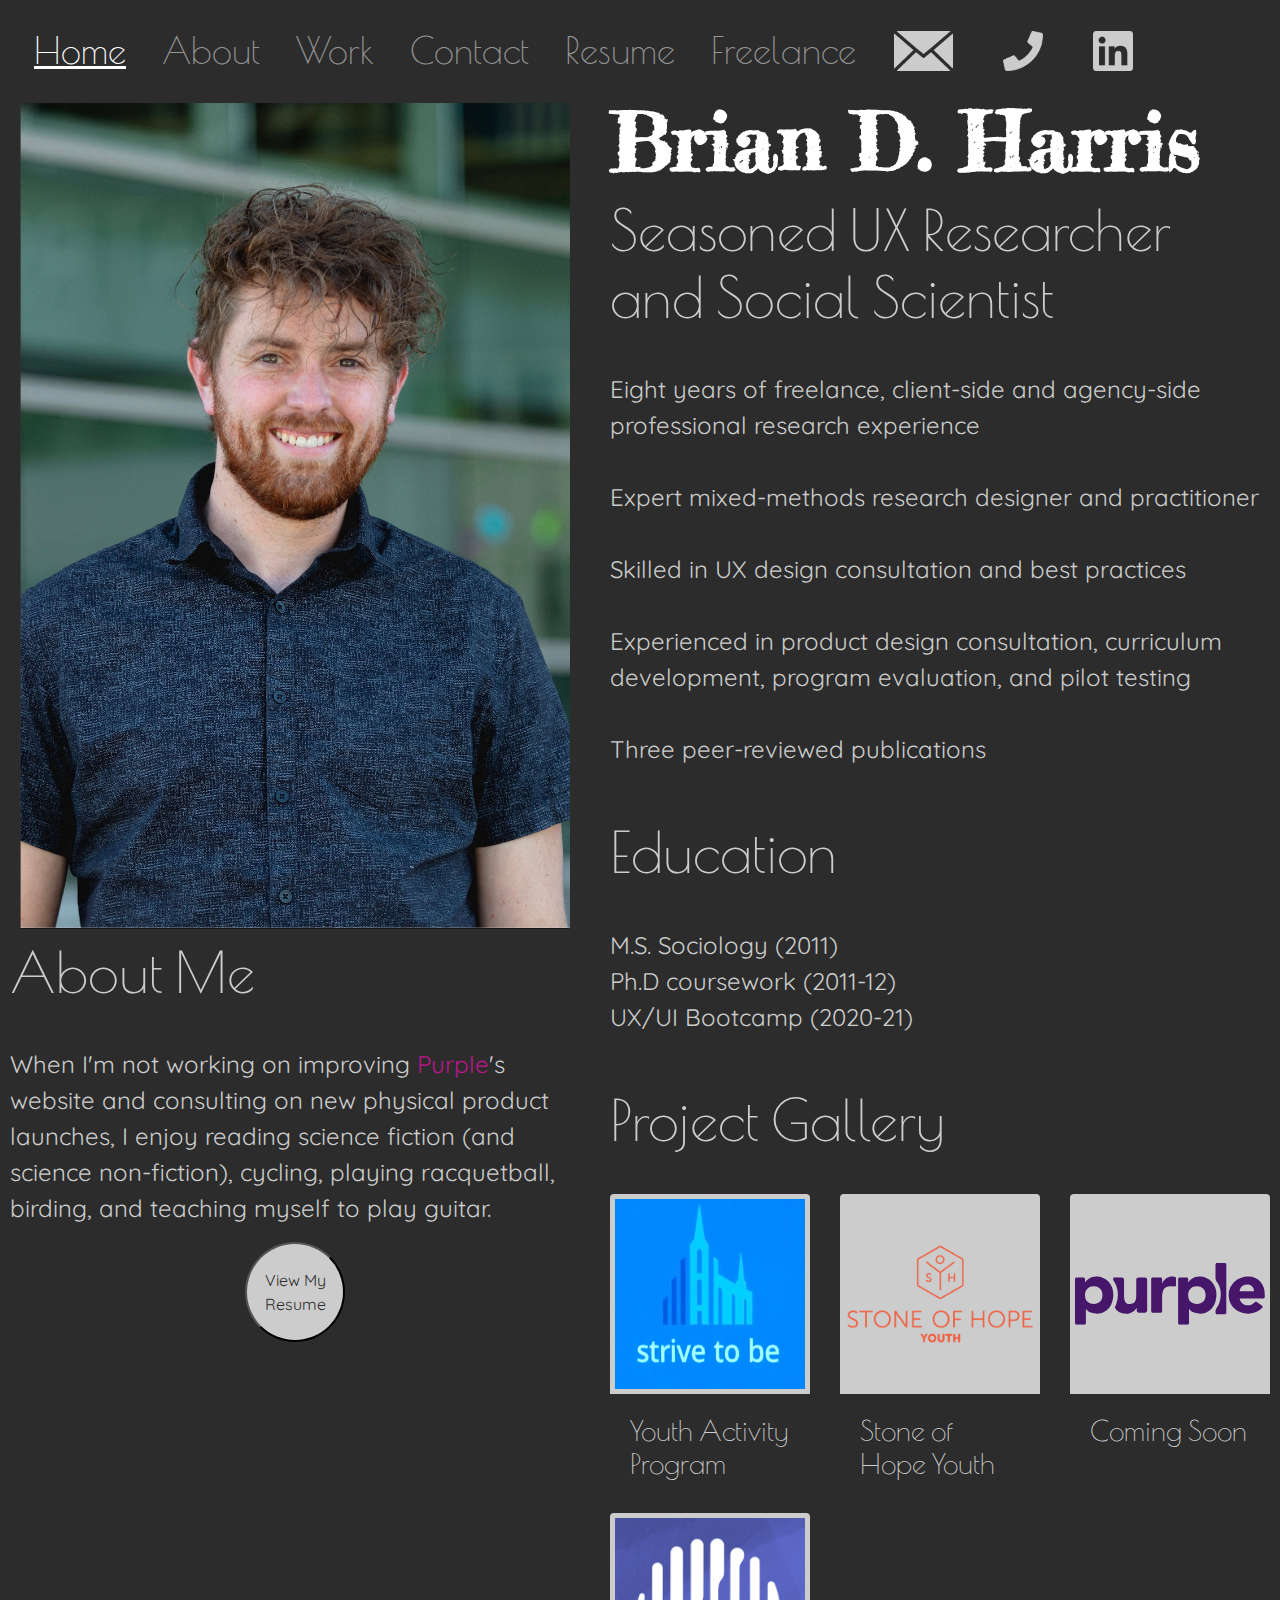
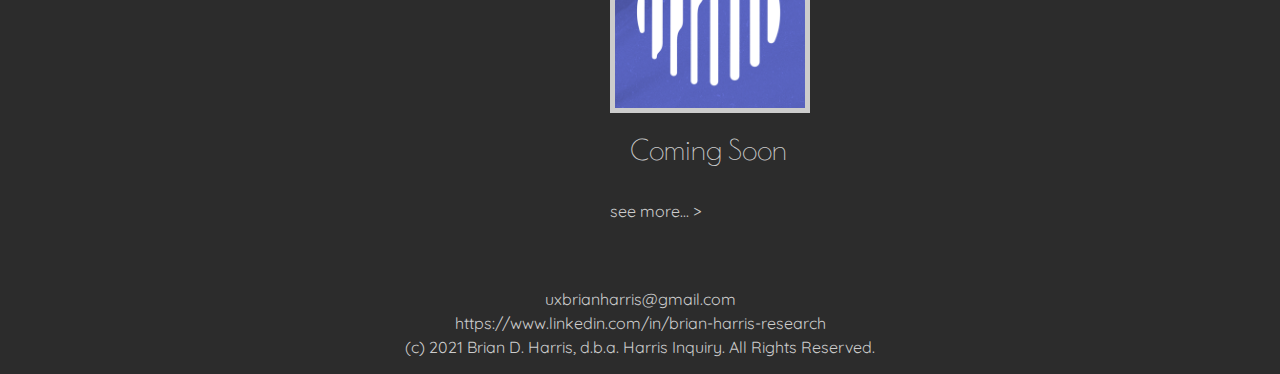
==== commit 13351446: "Fixed nav animations" ====
--- a/index.html
+++ b/index.html
@@ -12,6 +12,7 @@
     <link rel="stylesheet" type="text/css" href="https://wwwimage-secure.cbsstatic.com/all-access/assets/build/css/fonts/fonts-37469058451e1a8475a6.min.css">
     <meta http-equiv="Content-Type" content="text/html; charset=utf-8" />
     <link href="styles.css" type="text/css" rel="stylesheet">
+    <script src="https://ajax.googleapis.com/ajax/libs/jquery/3.5.1/jquery.min.js"></script>
   </head>
 
   <body>
@@ -22,24 +23,24 @@
       <div class="collapse navbar-collapse" id="navbarSupportedContent">
         <ul class="navbar-nav mr-auto">
           <li class="nav-item active">
-            <a class="nav-link" href="index.html">Home <span class="sr-only"></span></a>
+            <a class="nav-link btn" href="index.html">Home<div class="circle"></div><span class="sr-only"></span></a>
           </li>
           <li class="nav-item">
-            <a class="nav-link" href="about.html">About</a>
+            <a class="nav-link btn" href="about.html">About<div class="circle"></div></a>
           </li>
           <li class="nav-item dropdown">
-            <a class="nav-link" href="work.html">
-              Work
+            <a class="nav-link btn" href="work.html">
+              Work<div class="circle"></div>
             </a>
           </li>
           <li class="nav-item">
-            <a class="nav-link" href="contact.html">Contact</a>
+            <a class="nav-link btn" href="contact.html">Contact<div class="circle"></div></a>
           </li>
           <li class="nav-item">
-            <a class="nav-link" href="resume.html">Resume</a>
+            <a class="nav-link btn" href="resume.html">Resume<div class="circle"></div></a>
           </li>
           <li class="nav-item">
-            <a class="nav-link" href="freelance.html">Freelance</a>
+            <a class="nav-link btn" href="freelance.html">Freelance<div class="circle"></div></a>
           </li>
           <li class="nav-item">
             <a href="mailto:uxbrianharris@gmail.com">
@@ -72,9 +73,9 @@
                 <p>
                   When I'm not working on improving <a href="https://purple.com" style="color:#bc158a">Purple</a>'s website and consulting on new physical product launches, I enjoy reading science fiction (and science non-fiction), cycling, playing racquetball, birding, and teaching myself to play guitar. 
                 </p>
-                <div class='experiment' style="height:600px;">
-                  <button id='pulse-button'>View My Resume</button>
-                  <embed id="resume" src="images/Brian Harris Resume - Feb 2021.pdf" width="100%" height="100%" />
+                <div class='experiment container-fluid' style="height:600px;">
+                  <button id='pulse-button' class="col-md">View My Resume</button>
+                  <embed id="resume" class="col-md" src="images/Brian Harris Resume - Feb 2021.pdf" width="100%" height="100%" />
                   <!-- <p id="resume">This is a paragraph I want to hide and display on click.</p> -->
                   <script>
                     $( "#pulse-button" ).click(function() {
--- a/styles.css
+++ b/styles.css
@@ -7,7 +7,54 @@
   font-size:1rem;
   line-height:1.5;
 }
-
+.btn {
+  padding-right:20px;
+  font-size:36px;
+  font-family:'Poiret One', Helvetica, sans-serif;
+  border: none;
+  border-radius: 10px;
+  position: relative;
+  transition: 1s;
+  -webkit-tap-highlight-color: transparent;
+  display: flex;
+  align-items: center;
+  justify-content: center;
+  cursor: pointer;
+  padding-top: 5px;
+}
+
+.btn .circle {
+  width: 5px;
+  height: 5px;
+  background: transparent;
+  border-radius: 50%;
+  position: absolute;
+  top: 0;
+  left: 50%;
+  overflow: hidden;
+  transition: 500ms;
+}
+
+.noselect {
+  -webkit-touch-callout: none;
+    -webkit-user-select: none;
+     -khtml-user-select: none;
+       -moz-user-select: none;
+        -ms-user-select: none;
+            user-select: none;
+}
+
+.btn:hover {
+  color:white;
+}
+
+.btn:hover .circle {
+  height: 50px;
+  width: 100%;
+  left: 0;
+  border-radius: 0;
+  border-bottom: 2px solid #eee;
+}
 .experiment {
   text-align:center;
 }
@@ -39,7 +86,9 @@
   }
 }
 
-
+li {
+  list-style:none;
+}
 p {
   font-family: 'Quicksand', sans-serif;
   font-size:24px;
